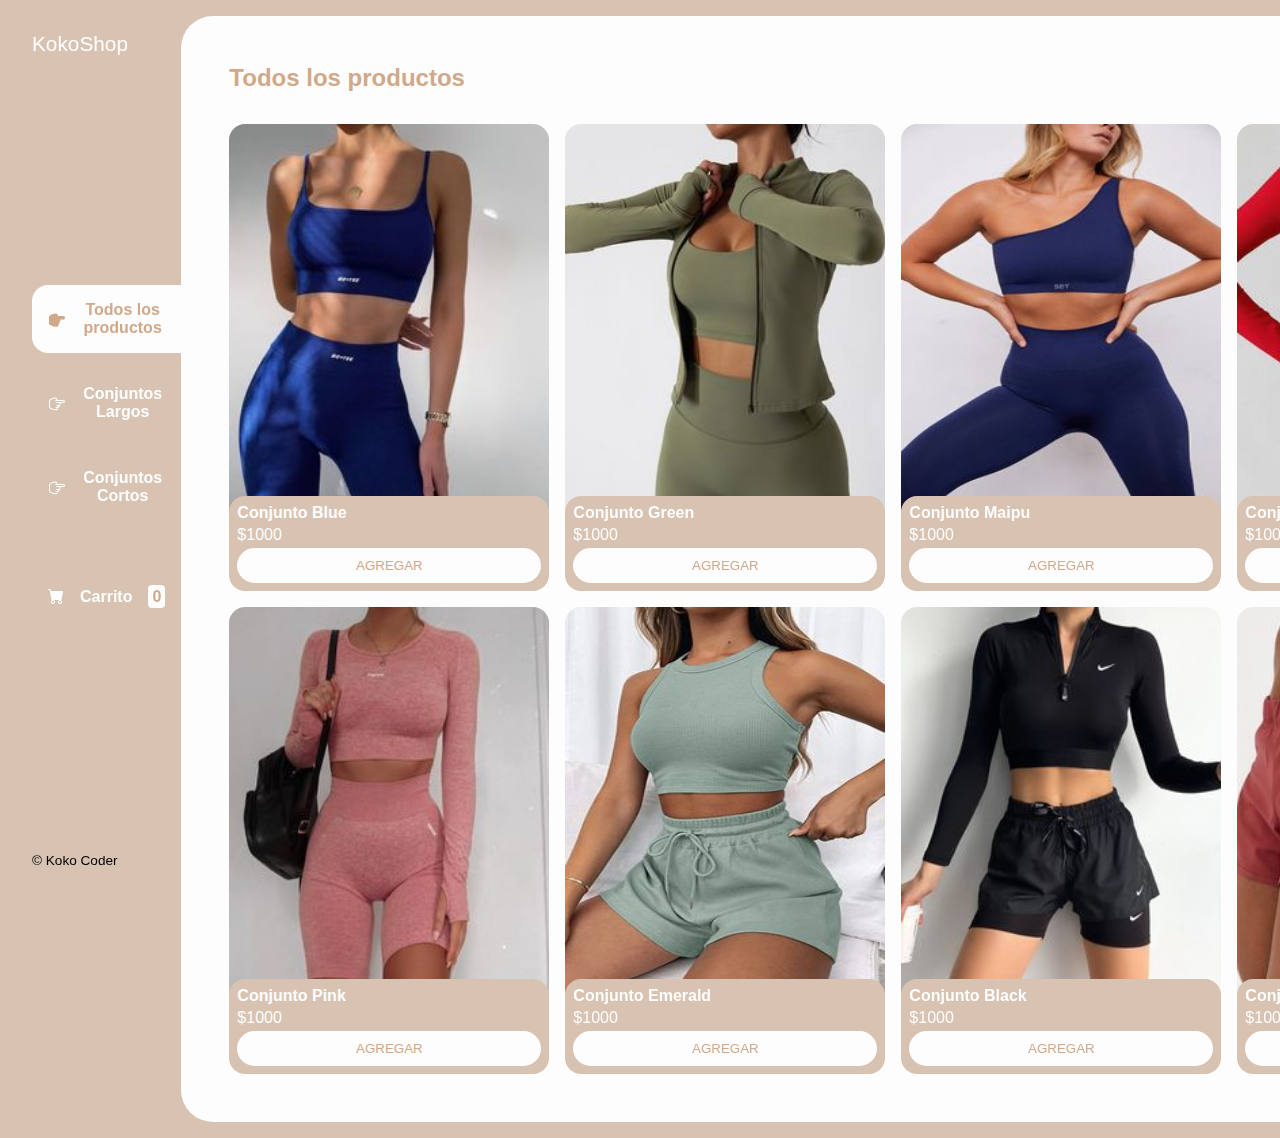
==== index.html @ 2cbb9a15 "Carrito de compras actualizado" ====
<!DOCTYPE html>
<html lang="en">

<head>
    <meta charset="UTF-8">
    <meta name="viewport" content="width=device-width, initial-scale=1.0">
    <title>KOKO</title>
    <!--JS-->
    <!--ICONOS-->
    <link rel="stylesheet" href="https://cdn.jsdelivr.net/npm/bootstrap-icons@1.11.3/font/bootstrap-icons.min.css">
    <!--CSS-->
    <link rel="stylesheet" href="./css/style.css">
</head>

<body>
    <div class="wrapper">
        <!--conteiner-->
        <aside>
            <header>
                <h1 class="logo">KokoShop</h1>
            </header>
            <nav>
                <ul class="menu"
                    <li>
                        <button id="todos" class="boton-menu boton-categoria active"><i class="bi bi-hand-index-fill"></i>Todos los
                            productos</button>
                    </li>
                    <li>
                        <button id="conjuntosLargos" class="boton-menu boton-categoria"><i class="bi bi-hand-index"></i>Conjuntos Largos</button>
                    </li>
                    <li>
                        <button id="conjuntosCortos" class="boton-menu boton-categoria"><i class="bi bi-hand-index"></i>Conjuntos Cortos</button>
                    </li>
                    <li>
                        <a class="boton-menu boton-carrito" href="./carrito.html">
                            <i class="bi bi-cart-fill"></i>Carrito <span id="numerito" class="numerito">0</span>
                        </a>
                    </li>
                </ul>
            </nav>
            <footer>
                <p class="texto-footer">© Koko Coder</p>

            </footer>

        </aside>
        <main>
            <h2 class="titulo-principal" id="titulo-principal">Todos los productos</h2>
            <div id="contenedor-productos" class="contenedor-productos">
                <!--Esto se va a llenar con JS-->

            </div>

        </main>

    </div>

    <script src="/js/app.js"></script>
</body>

</html>
---- css/style.css ----
/* colores */
:root {
    --clr-main: #d8c3b2;
    --clr-titulo: #d0a98a;
    --clr-white: #fdfdfd;
    --clr-black: #141010;
    --clr-gray: #efefef;
    --clr-red: #961818;
}

*{
    margin: 0;
    padding: 0;
    box-sizing: border-box;
    font-family:Verdana, Geneva, Tahoma, sans-serif
}

h1, h2, h3, h4, h5, h6, p, a, input, textarea ul{
    margin: 0;
    padding: 0;
}

ul{
    list-style-type: none;
}

a {
    text-decoration: none;
}

/*Index*/
.wrapper {
    display: grid;
    grid-template-columns: 1fr 4fr;
    background-color: var(--clr-main);
}
aside {
    padding: 2rem;
    padding-right: 0;
    color: var(--clr-white);
    position: sticky;
    top: 0;
    height: 100vh;
    display: flex;
    flex-direction: column;
    justify-content: space-between;

}

.logo {
    font-weight: 400;
    font-size: 1.3rem;
}
.menu{
    display: flex;
    flex-direction: column;
    gap: 1rem;
}
.boton-menu {
    background-color: transparent;
    border: 0;
    font-size: 1rem;
    color: var(--clr-white);
    cursor: pointer;
    display: flex;
    align-items: center;
    gap: 1rem;
    font-weight: 600;
    padding: 1rem;
    width: 100%;
}
.boton-menu.active{
    background-color: var(--clr-white);
    color: #d0a98a;
    border-top-left-radius:1rem ;
    border-bottom-left-radius: 1rem;

}


.bi-hand-index-fill,
.bi-hand-index {
    transform: rotateZ(90deg);
}
.boton-carrito{
    margin-top: 2rem;
}
.numerito{
    background-color: var(--clr-white);
    color: var(--clr-titulo);
    padding:  .15rem .25rem;
    border-radius: .25rem;
}
.boton-carrito .active .numerito{
    background-color: var(--clr-titulo);
    color: var(--clr-white);
}

.texto-footer {
    color: black;
    font-size: 0.85rem;
}

main{
    background-color: var(--clr-white);
    margin: 1rem;
    margin-left: 0;
    border-radius: 2rem;
    padding: 3rem;
}

.titulo-principal{
    color: var(--clr-titulo);
    margin-bottom: 2rem;
}
.contenedor-productos {
    display: grid;
    grid-template-columns: repeat(4, 1fr);
    gap: 1rem;
}

.producto-imagen {
    width: 20rem;
    height: 25rem;
    border-radius: 1rem;
}

.producto-detalle{
    background-color: var(--clr-main);
    color: var(--clr-white);
    padding: .5rem;
    width: 20rem;
    border-radius: 1rem;
    margin-top: -2rem;
    position: relative;
    display: flex;
    flex-direction: column;
    gap: .25rem;
}
.producto-titulo {
    font-size: 1rem;
}
.producto-agregar {
    border: 0;
    background-color: var(--clr-white);
    color: #d0a98a;
    padding: .5rem;
    text-transform:uppercase;
    border-radius: 2rem;
    cursor: pointer;
    border: 2px solid var(--clr-white);
    transition: background-color .2s, color .2s;
}
.producto-agregar:hover{
    background-color: var(--clr-main);
    color: var(--clr-white);
}

/*Carrito*/
.contenedor-carrito{
    display: flex;
    flex-direction: column;
    gap: 1.5rem;
}
.carrito-vacio,
.carrito-comprado{
    color: var(--clr-titulo);
}
.carrito-productos {
    display: flex;
    flex-direction: column;
    gap: 1rem;
}

.carrito-producto{
    display: flex; /*para que todos los elementos del carrito esten uno a lado del otro*/
    justify-content: space-between;
    align-items: center;
    background-color: var(--clr-gray);
    color: var(--clr-black);
    padding: .5rem;
    padding-right: 1.5rem;
    border-radius: 1rem;

}
.carrito-producto-imagen{
    width: 4rem;
    border-radius: 1rem;
}

.carrito-producto small {
    font-size: .75rem;
}

.carrito-producto-eliminar{
    border: 0;
    background-color: transparent;
    color: var(--clr-red);
    cursor: pointer;
}
.carrito-acciones{
    display: flex;
    justify-content: space-between;
}
.carrito-acciones-vaciar{
    border: 0;
    background-color: var(--clr-gray);
    padding: 1rem;
    border-radius: 1rem;
    color: var(--clr-titulo);
    text-transform: uppercase;
    cursor: pointer;
}
.carrito-acciones-derecha{
    display: flex;

}
.carrito-acciones-total{
    display: flex;
    background-color: var(--clr-gray);
    padding: 1rem;
    border-top-left-radius: 1rem;
    border-bottom-left-radius: 1rem;
    color: var(--clr-titulo);
    text-transform: uppercase;
    gap: 1rem;
}
.carrito-acciones-comprar{
    border: 0;
    background-color: var(--clr-main);
    padding: 1rem;
    border-top-right-radius: 1rem;
    border-bottom-right-radius:1rem;
    color: var(--clr-white);
    text-transform: uppercase;
    cursor: pointer;
}

/*clase extra para todo lo que vayamos a ocultar*/
.disabled {
    display: none;
}
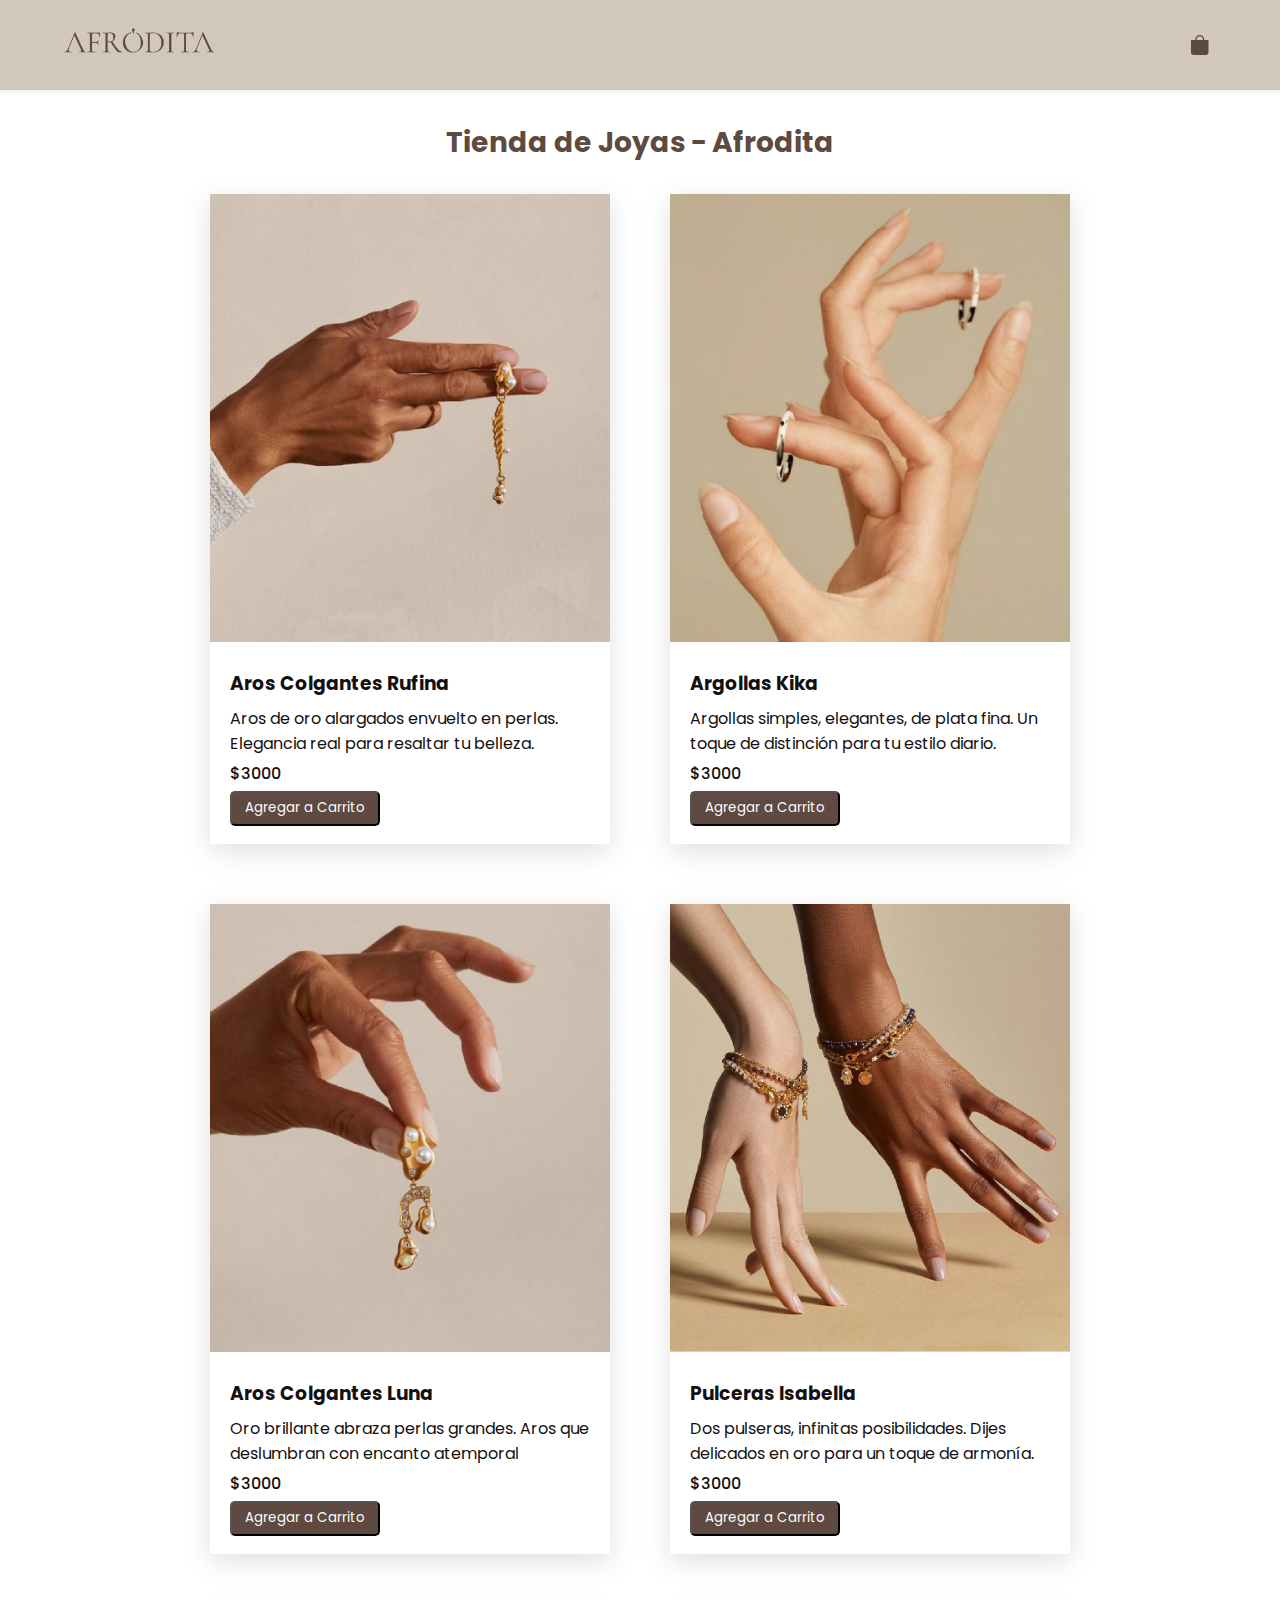
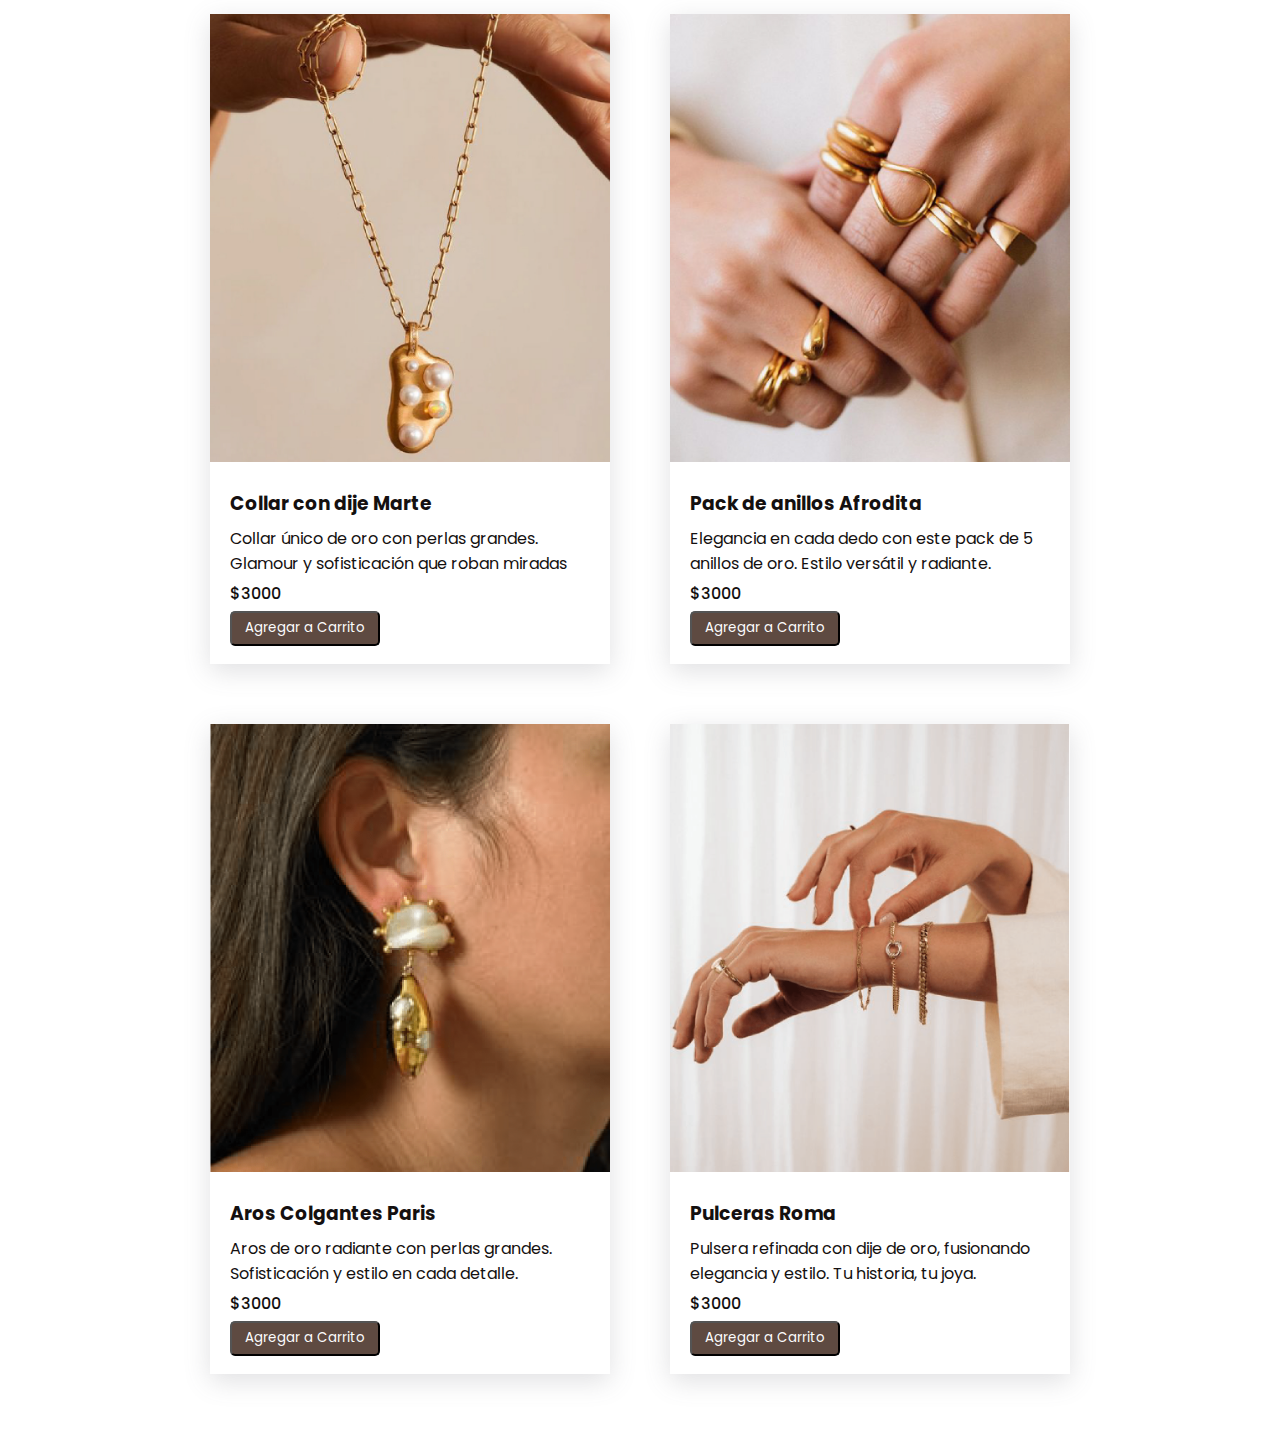
==== commit 95674c43: "se agrego el nuevo proyecto al repositorio" ====
--- a/index.html
+++ b/index.html
@@ -1,61 +1,137 @@
 <!DOCTYPE html>
 <html lang="en">
-
 <head>
     <meta charset="UTF-8">
     <meta name="viewport" content="width=device-width, initial-scale=1.0">
-    <title>KOKO</title>
-    <!--JS-->
-    <!--ICONOS-->
+    <title>afrodita</title>
+    <link rel="stylesheet" href="/css/style.css">
     <link rel="stylesheet" href="https://cdn.jsdelivr.net/npm/bootstrap-icons@1.11.3/font/bootstrap-icons.min.css">
-    <!--CSS-->
-    <link rel="stylesheet" href="./css/style.css">
+    <script src="/js/app.js" defer></script>
 </head>
+<body>
+    <header>
+        <nav>
+            <div class="container-nav nav">
+                <a class="logo" href="/index.html"><img src="/images/logo.png" alt=""></a>
+                <a class="contenedor-icono" href="#"><i id="carrito-icono" class="bi bi-bag-fill icono"></i></a>
+                <div id="carrito" class="carrito">
+                    <h2 class="titulo-carrito">Carrito de Compras</h2>
+                    <div id="mensaje-vacio" class="mensaje-vacio">Tu carrito está vacío</div>
 
-<body>
-    <div class="wrapper">
-        <!--conteiner-->
-        <aside>
-            <header>
-                <h1 class="logo">KokoShop</h1>
-            </header>
-            <nav>
-                <ul class="menu"
-                    <li>
-                        <button id="todos" class="boton-menu boton-categoria active"><i class="bi bi-hand-index-fill"></i>Todos los
-                            productos</button>
-                    </li>
-                    <li>
-                        <button id="conjuntosLargos" class="boton-menu boton-categoria"><i class="bi bi-hand-index"></i>Conjuntos Largos</button>
-                    </li>
-                    <li>
-                        <button id="conjuntosCortos" class="boton-menu boton-categoria"><i class="bi bi-hand-index"></i>Conjuntos Cortos</button>
-                    </li>
-                    <li>
-                        <a class="boton-menu boton-carrito" href="./carrito.html">
-                            <i class="bi bi-cart-fill"></i>Carrito <span id="numerito" class="numerito">0</span>
-                        </a>
-                    </li>
-                </ul>
-            </nav>
-            <footer>
-                <p class="texto-footer">© Koko Coder</p>
+                    <div id="carrito-conteiner" class="carrito-conteiner">
 
-            </footer>
+                    </div>
+                    <!--Total-->
+                    <div class="total">
+                        <h2 class="titulo-total">Total</h2>
+                        <p class="precio-total">$0</p>
+                    </div>
+                    <!--Eliminar-->
+                    <button class="boton-eliminar">Eliminar carrito</button>
+                    <!--comprar-->
+                    <button class="boton-comprar">Comprar</button>
+                    <!--quitar carrito-->
+                    <i id="cerrar" class="bi bi-x"></i>
+                </div>
+            </div>
+        </nav>
 
-        </aside>
-        <main>
-            <h2 class="titulo-principal" id="titulo-principal">Todos los productos</h2>
-            <div id="contenedor-productos" class="contenedor-productos">
-                <!--Esto se va a llenar con JS-->
+
+    </header>
+    <main>
+        <div id="container-productos" class="container contenido">
+            <div class="titulo">
+                <h1>Tienda de Joyas - Afrodita</h1>
+            </div>
+            <div class="cards-container">
+                <div class="card">
+                    <img src="/images/mesadetrabajo2.jpg" alt="">
+                    <div class="detalle">
+                        <h3 class="titulo-card">Aros Colgantes Rufina</h3>
+                        <p class="descripcion">Aros de oro alargados envuelto en perlas. Elegancia real para resaltar tu
+                            belleza.</p>
+                        <p class="precio">$3000</p>
+                        <button class="agregar" data-id="1">Agregar a Carrito</button>
+                    </div>
+                </div>
+                <div class="card">
+                    <img src="/images/mesadetrabajo3.jpg" alt="">
+                    <div class="detalle">
+                        <h3 class="titulo-card">Argollas Kika</h3>
+                        <p class="descripcion">Argollas simples, elegantes, de plata fina. Un toque de distinción para tu
+                            estilo diario.</p>
+                        <p class="precio">$3000</p>
+                        <button class="agregar" data-id="2">Agregar a Carrito</button>
+                    </div>
+                </div>
+                <div class="card">
+                    <img src="/images/mesadetrabajo4.jpg" alt="">
+                    <div class="detalle">
+                        <h3 class="titulo-card">Aros Colgantes Luna</h3>
+                        <p class="descripcion">Oro brillante abraza perlas grandes. Aros que deslumbran con encanto atemporal</p>
+                        <p class="precio">$3000</p>
+                        <button class="agregar" data-id="3">Agregar a Carrito</button>
+                    </div>
+                </div>
+                <div class="card">
+                    <img src="/images/mesadetrabajo5.jpg" alt="">
+                    <div class="detalle">
+                        <h3 class="titulo-card">Pulceras Isabella</h3>
+                        <p class="descripcion">Dos pulseras, infinitas posibilidades. Dijes delicados en oro para un toque de
+                            armonía.</p>
+                        <p class="precio">$3000</p>
+                        <button class="agregar" data-id="4">Agregar a Carrito</button>
+                    </div>
+                </div>
+                <div class="card">
+                    <img src="/images/mesadetrabajo6.jpg" alt="">
+                    <div class="detalle">
+                        <h3 class="titulo-card">Collar con dije Marte</h3>
+                        <p class="descripcion">Collar único de oro con perlas grandes. Glamour y sofisticación que roban
+                            miradas</p>
+                        <p class="precio">$3000</p>
+                        <button class="agregar" data-id="5">Agregar a Carrito</button>
+                    </div>
+                </div>
+                <div class="card">
+                    <img src="/images/mesadetrabajo7.jpg" alt="">
+                    <div class="detalle">
+                        <h3 class="titulo-card">Pack de anillos Afrodita</h3>
+                        <p class="descripcion">Elegancia en cada dedo con este pack de 5 anillos de oro. Estilo versátil y
+                            radiante.</p>
+                        <p class="precio">$3000</p>
+                        <button class="agregar" data-id="6">Agregar a Carrito</button>
+                    </div>
+                </div>
+                <div class="card">
+                    <img src="/images/produ@3x-8.png" alt="">
+                    <div class="detalle">
+                        <h3 class="titulo-card">Aros Colgantes Paris</h3>
+                        <p class="descripcion">Aros de oro radiante con perlas grandes. Sofisticación y estilo en
+                            cada detalle.</p>
+                        <p class="precio">$3000</p>
+                        <button class="agregar" data-id="7">Agregar a Carrito</button>
+                    </div>
+                </div>
+                <div class="card">
+                    <img src="/images/produc@3x-8.png" alt="">
+                    <div class="detalle">
+                        <h3 class="titulo-card">Pulceras Roma</h3>
+                        <p class="descripcion">Pulsera refinada con dije de oro, fusionando elegancia y estilo. Tu historia,
+                            tu joya.</p>
+                        <p class="precio">$3000</p>
+                        <button class="agregar" data-id="8">Agregar a Carrito</button>
+                    </div>
+                </div>
 
             </div>
+            
+        </div>
 
-        </main>
+    </main>
+    <footer>
 
-    </div>
-
-    <script src="/js/app.js"></script>
+    </footer>
+    
 </body>
-
 </html>--- a/css/style.css
+++ b/css/style.css
@@ -1,244 +1,244 @@
-
-
+/*Google-font*/
+@import url('https://fonts.googleapis.com/css2?family=Poppins:ital,wght@0,100;0,200;0,300;0,400;0,500;0,600;0,700;0,800;0,900;1,100;1,200;1,300;1,400;1,500;1,600;1,700;1,800;1,900&display=swap');
+*{
+    font-family: "Poppins", sans-serif;
+    margin: 0;
+    padding: 0;
+    scroll-padding-top: 2rem;
+    box-sizing: border-box;
+    list-style: none;
+    text-decoration: none;
+
+}
 /* colores */
 :root {
-    --clr-main: #d8c3b2;
-    --clr-titulo: #d0a98a;
+    --clr-main: #D1C7BD;
+    --clr-titulo: #5E4A41;
     --clr-white: #fdfdfd;
     --clr-black: #141010;
-    --clr-gray: #efefef;
-    --clr-red: #961818;
-}
-
-*{
-    margin: 0;
-    padding: 0;
-    box-sizing: border-box;
-    font-family:Verdana, Geneva, Tahoma, sans-serif
-}
-
-h1, h2, h3, h4, h5, h6, p, a, input, textarea ul{
-    margin: 0;
-    padding: 0;
-}
-
-ul{
-    list-style-type: none;
-}
-
-a {
-    text-decoration: none;
-}
-
-/*Index*/
-.wrapper {
+    --clr-gray: #ede9e3;
+}
+img{
+    width: 100%;
+}
+body{
+    color: var(--clr-black);
+}
+.container nav{
+    max-width: 1068px;
+    margin: auto;
+    width: 100%;
+}
+.container{
+    padding: 90px 0 48px;
+}
+header{
+    position: fixed;
+    top: 0;
+    left: 0;
+    width: 100%;
+    background-color: var(--clr-main);
+    box-shadow: 0 1px 4px hsl(0 4% 15% / 10%);
+    z-index: 1000;
+}
+
+
+.nav{
+    display: flex;
+    justify-content: space-between;
+    align-items: center;
+}
+.logo img{
+    width: 193px;
+    height: 83px;
+    margin-left: 40px;
+}
+.nav .icono{
+    color: var(--clr-titulo); 
+    padding: 70px;
+    font-size: 20px;
+    cursor: pointer;
+}
+/*carrito de compras*/
+.carrito{
+    position: fixed;
+    top: 0;
+    right: -100%;
+    width: 360px;
+    min-height: 100vh;
+    padding: 20px;
+    background-color: var(--clr-white);
+    box-shadow: -2px 0 4px hsl(0 4% 15% / 10%);
+    transition: 0.3s;
+}
+.carrito.active{
+    right: 0;
+}
+.carrito-conteiner {
+    max-height: 80vh; /* Establece el límite máximo de altura del contenedor del carrito */
+    overflow-y: auto; /* Agrega un scroll vertical cuando los elementos superen la altura máxima */
+}
+
+
+.titulo-carrito{
+    text-align: center;
+    font-size: 18px;
+    font-weight: 600;
+    color: var(--clr-titulo);
+    margin-top: 16px;
+}
+.mensaje-vacio {
+    display: none; /* Inicialmente oculto */
+    text-align: center;
+    font-weight: bold;
+    color: red;
+    margin-top: 10px;
+}
+
+.carrito-card{
     display: grid;
-    grid-template-columns: 1fr 4fr;
-    background-color: var(--clr-main);
-}
-aside {
-    padding: 2rem;
-    padding-right: 0;
-    color: var(--clr-white);
-    position: sticky;
-    top: 0;
-    height: 100vh;
-    display: flex;
-    flex-direction: column;
-    justify-content: space-between;
-
-}
-
-.logo {
-    font-weight: 400;
-    font-size: 1.3rem;
-}
-.menu{
-    display: flex;
-    flex-direction: column;
-    gap: 1rem;
-}
-.boton-menu {
-    background-color: transparent;
-    border: 0;
-    font-size: 1rem;
-    color: var(--clr-white);
-    cursor: pointer;
-    display: flex;
+    grid-template-columns: 35% 30% 18%;
     align-items: center;
-    gap: 1rem;
-    font-weight: 600;
-    padding: 1rem;
-    width: 100%;
-}
-.boton-menu.active{
-    background-color: var(--clr-white);
-    color: #d0a98a;
-    border-top-left-radius:1rem ;
-    border-bottom-left-radius: 1rem;
-
-}
-
-
-.bi-hand-index-fill,
-.bi-hand-index {
-    transform: rotateZ(90deg);
-}
-.boton-carrito{
-    margin-top: 2rem;
-}
-.numerito{
-    background-color: var(--clr-white);
-    color: var(--clr-titulo);
-    padding:  .15rem .25rem;
-    border-radius: .25rem;
-}
-.boton-carrito .active .numerito{
+    gap: 10px;
+    margin-top: 10px;
+}
+.carrito-imagen{
+    width: 100px;
+    object-fit: contain;
+    padding: 10px;
+}
+.carrito-detalle{
+    display: grid;
+    row-gap: 8px;
+}
+.titulo-producto{
+    font-size: 16px;
+
+}
+.precio-producto{
+    font-weight: 500;
+}
+.cantidad-producto{
+    border: 1px solid var(--clr-titulo);
+    outline-color: var(--clr-main);
+    width: 30px;
+    text-align: center;
+}
+.eliminar-producto{
+    width: 30px;
+    background-color: #5E4A41;
+    color: var(--clr-main);
+    font-size: 14px;
+    cursor: pointer;
+}
+.total{
+    display: flex;
+    align-items: center;
+    justify-content: flex-end;
+    margin-top: 20px;
+    border-top: 1px solid var(--clr-titulo);
+}
+.total h2{
+    font-size: 18px;
+    font-weight: 500;
+}
+.precio-total{
+    margin-left: 8px;
+}
+.boton-eliminar{
+    display: flex;
+    margin: 8px auto 0 auto;
+    padding: 10px 22px;
+    border: none;
     background-color: var(--clr-titulo);
     color: var(--clr-white);
-}
-
-.texto-footer {
-    color: black;
-    font-size: 0.85rem;
-}
-
-main{
-    background-color: var(--clr-white);
-    margin: 1rem;
-    margin-left: 0;
-    border-radius: 2rem;
-    padding: 3rem;
-}
-
-.titulo-principal{
-    color: var(--clr-titulo);
-    margin-bottom: 2rem;
-}
-.contenedor-productos {
-    display: grid;
-    grid-template-columns: repeat(4, 1fr);
-    gap: 1rem;
-}
-
-.producto-imagen {
-    width: 20rem;
-    height: 25rem;
-    border-radius: 1rem;
-}
-
-.producto-detalle{
+    font-size: 12px;
+    width: 140px;
+    height: 35px;
+    border-radius: 5px;
+    cursor: pointer;
+}
+.boton-eliminar:hover{
     background-color: var(--clr-main);
+    color: var(--clr-titulo);
+}
+.boton-comprar{
+    display: flex;
+    margin: 8px auto 0 auto;
+    padding: 10px 38px;
+    border: none;
+    background-color: var(--clr-titulo);
     color: var(--clr-white);
-    padding: .5rem;
-    width: 20rem;
-    border-radius: 1rem;
-    margin-top: -2rem;
+    font-size: 12px;
+    width: 140px;
+    height: 35px;
+    border-radius: 5px;
+    cursor: pointer;
+}
+.boton-comprar:hover{
+    background-color: var(--clr-main);
+    color: var(--clr-titulo);
+}
+#cerrar {
+    position:absolute; 
+    top: 16px;
+    right: 8px;
+    font-size: 20px;
+    color: var(--clr-titulo);
+    cursor: pointer;
+}
+/* main */
+.titulo{
+    font-size: 14px;
+    font-weight: 600;
+    text-align: center;
+    color: var(--clr-titulo);
+}
+.contenido{
+    margin-top: 32px;
+}
+/*Tarjetas*/
+.cards-container{
+    display: flex;
+    flex-wrap: wrap;
+    justify-content: center;
+}
+.card{
     position: relative;
-    display: flex;
-    flex-direction: column;
-    gap: .25rem;
-}
-.producto-titulo {
-    font-size: 1rem;
-}
-.producto-agregar {
-    border: 0;
-    background-color: var(--clr-white);
-    color: #d0a98a;
-    padding: .5rem;
-    text-transform:uppercase;
-    border-radius: 2rem;
-    cursor: pointer;
-    border: 2px solid var(--clr-white);
-    transition: background-color .2s, color .2s;
-}
-.producto-agregar:hover{
-    background-color: var(--clr-main);
+    width: 400px;
+    height: 650px;
+    margin: 30px;
+    overflow: hidden;
+    background-color: #fff;
+    transition: all 0.6s ease;
+    box-shadow: rgba(100, 100, 111, 0.2) 0 7px 25px;
+}
+.card:hover{
+    transform: scale(1.02);
+}
+.card img{
+    width: 400px;
+}
+.titulo-card{
+    margin-bottom: 8px;
+
+}
+.detalle{
+    margin: 20px;
+}
+.descripcion{
+    margin-bottom: 5px;
+}
+.precio{
+    font-weight: 500;
+}
+.agregar{
+    margin-top: 5px;
+    background-color: var(--clr-titulo);
     color: var(--clr-white);
-}
-
-/*Carrito*/
-.contenedor-carrito{
-    display: flex;
-    flex-direction: column;
-    gap: 1.5rem;
-}
-.carrito-vacio,
-.carrito-comprado{
-    color: var(--clr-titulo);
-}
-.carrito-productos {
-    display: flex;
-    flex-direction: column;
-    gap: 1rem;
-}
-
-.carrito-producto{
-    display: flex; /*para que todos los elementos del carrito esten uno a lado del otro*/
-    justify-content: space-between;
-    align-items: center;
-    background-color: var(--clr-gray);
-    color: var(--clr-black);
-    padding: .5rem;
-    padding-right: 1.5rem;
-    border-radius: 1rem;
-
-}
-.carrito-producto-imagen{
-    width: 4rem;
-    border-radius: 1rem;
-}
-
-.carrito-producto small {
-    font-size: .75rem;
-}
-
-.carrito-producto-eliminar{
-    border: 0;
-    background-color: transparent;
-    color: var(--clr-red);
-    cursor: pointer;
-}
-.carrito-acciones{
-    display: flex;
-    justify-content: space-between;
-}
-.carrito-acciones-vaciar{
-    border: 0;
-    background-color: var(--clr-gray);
-    padding: 1rem;
-    border-radius: 1rem;
-    color: var(--clr-titulo);
-    text-transform: uppercase;
-    cursor: pointer;
-}
-.carrito-acciones-derecha{
-    display: flex;
-
-}
-.carrito-acciones-total{
-    display: flex;
-    background-color: var(--clr-gray);
-    padding: 1rem;
-    border-top-left-radius: 1rem;
-    border-bottom-left-radius: 1rem;
-    color: var(--clr-titulo);
-    text-transform: uppercase;
-    gap: 1rem;
-}
-.carrito-acciones-comprar{
-    border: 0;
-    background-color: var(--clr-main);
-    padding: 1rem;
-    border-top-right-radius: 1rem;
-    border-bottom-right-radius:1rem;
-    color: var(--clr-white);
-    text-transform: uppercase;
-    cursor: pointer;
-}
-
-/*clase extra para todo lo que vayamos a ocultar*/
-.disabled {
-    display: none;
-}+    width: 150px;
+    height: 35px;
+    border-radius: 5px;
+    cursor: pointer;
+}
+
